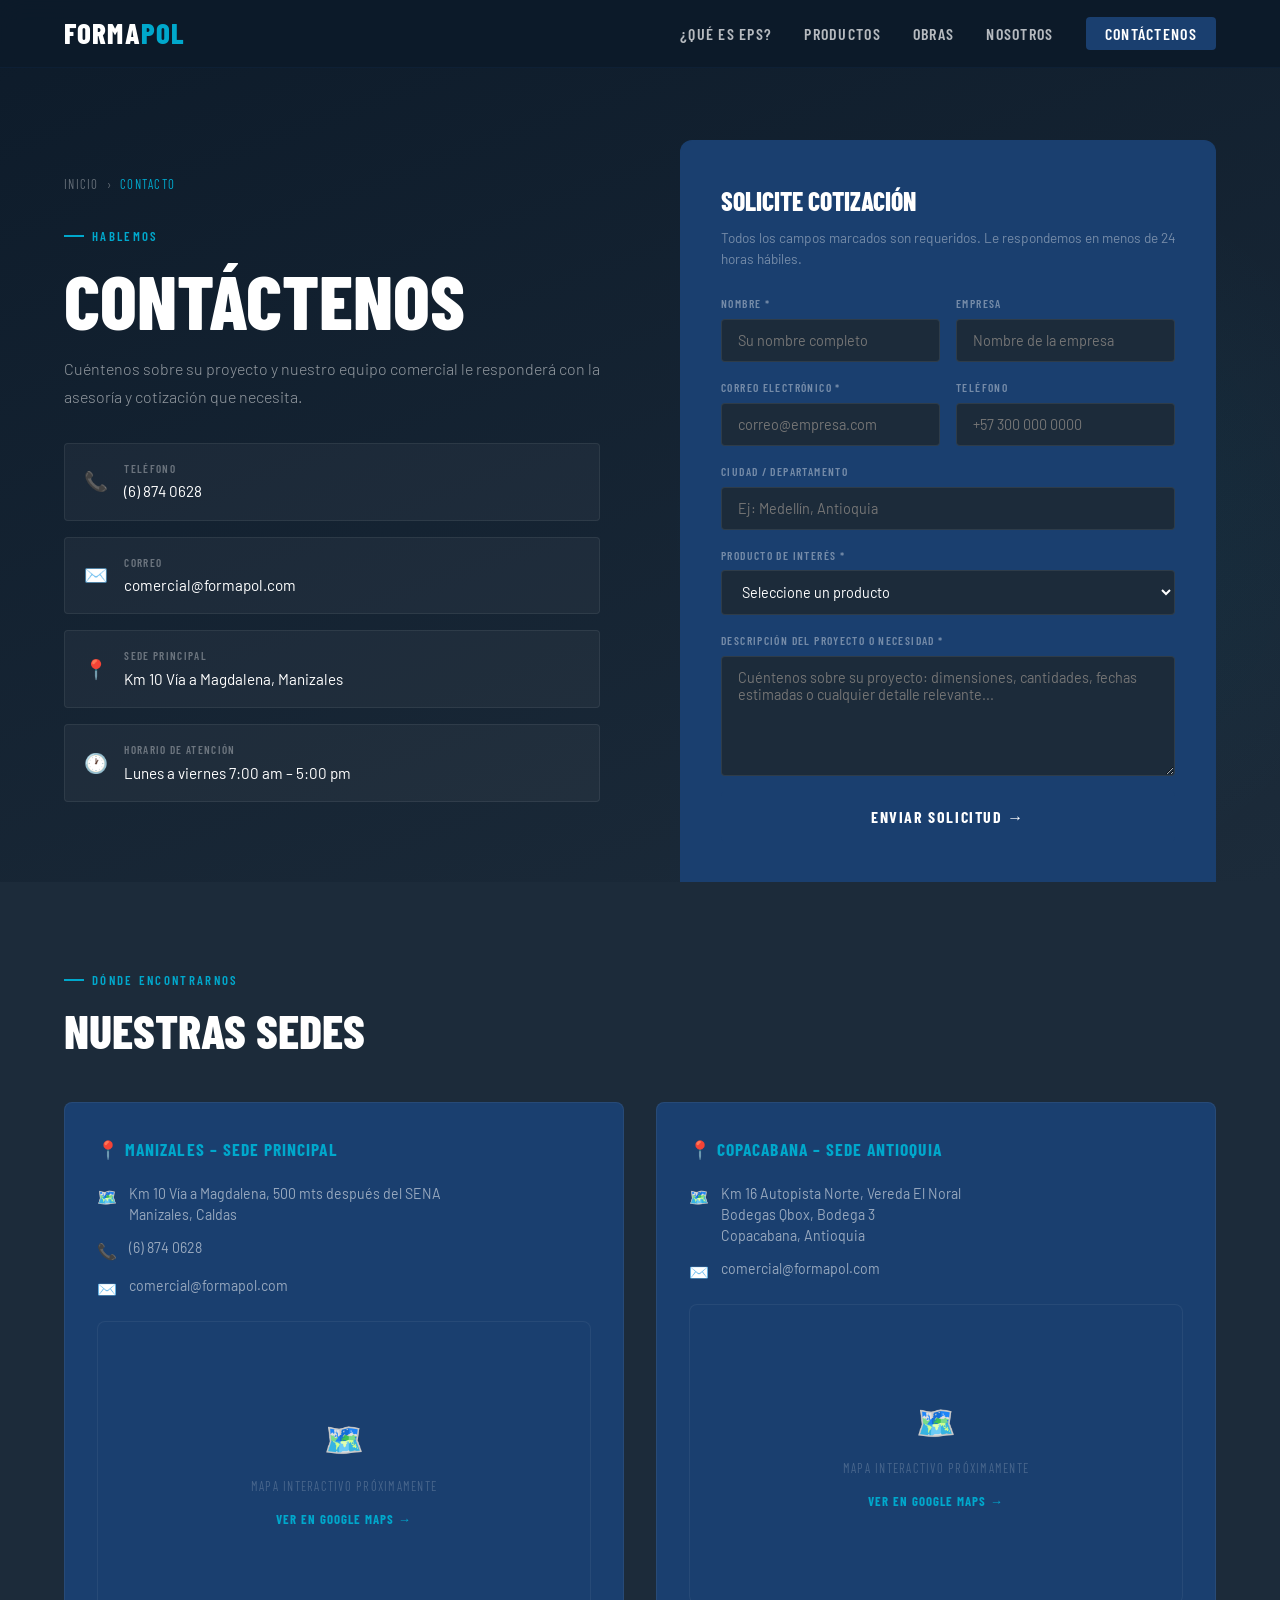
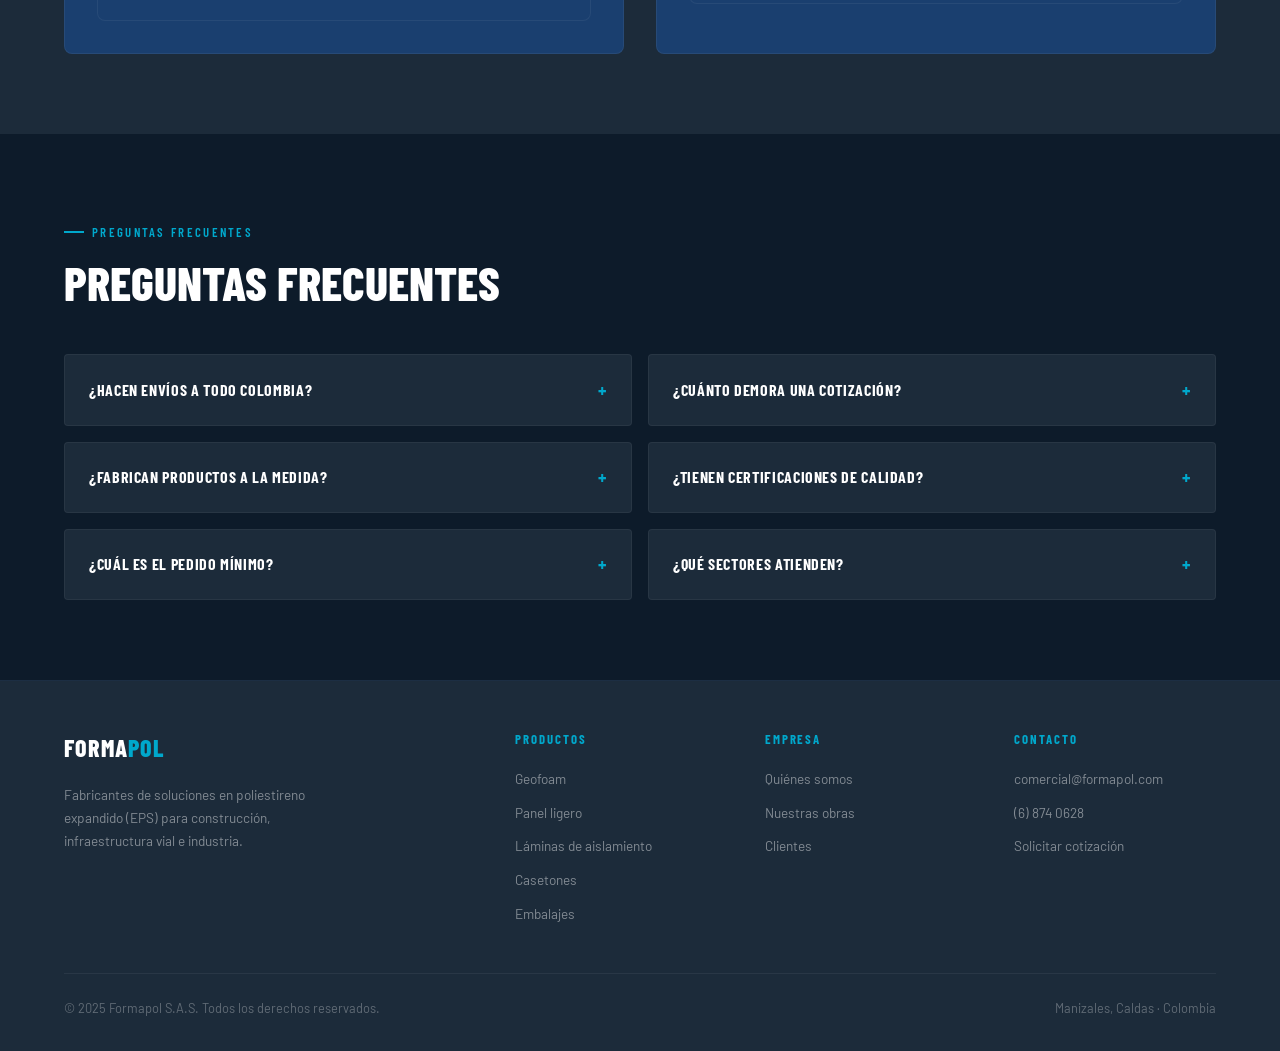
==== contacto.html @ dcab86bd "Initial commit" ====
<!DOCTYPE html>
<html lang="es">
<head>
  <meta charset="UTF-8" />
  <meta name="viewport" content="width=device-width, initial-scale=1.0" />
  <title>Contáctenos – Formapol S.A.S. | Manizales y Copacabana</title>
  <meta name="description" content="Contáctese con Formapol S.A.S. para cotizaciones de EPS, Geofoam, embalajes y sistemas constructivos. Sede Manizales: (6) 874 0628 · comercial@formapol.com" />
  <link rel="canonical" href="https://www.formapol.com/contacto.html" />
  <link rel="preconnect" href="https://fonts.googleapis.com" />
  <link rel="preconnect" href="https://fonts.gstatic.com" crossorigin />
  <link href="https://fonts.googleapis.com/css2?family=Barlow+Condensed:wght@400;600;700;800&family=Barlow:wght@300;400;500&display=swap" rel="stylesheet" />
  <style>
    *, *::before, *::after { box-sizing: border-box; margin: 0; padding: 0; }
    :root {
      --c-orange: #00A8CC; --c-orange-light: #33C4E8;
      --c-dark: #0D1B2A; --c-dark2: #1C2B3A; --c-dark3: #1A3F6F;
      --c-white: #FFFFFF;
      --font-head: 'Barlow Condensed', sans-serif; --font-body: 'Barlow', sans-serif;
      --radius: 4px; --transition: 0.25s ease;
      --c-blue: #1A3F6F; --c-blue-mid: #1E5294;
    }
    html { scroll-behavior: smooth; }
    body { font-family: var(--font-body); background: var(--c-dark); color: var(--c-white); font-size: 16px; line-height: 1.6; overflow-x: hidden; }

    nav { position: fixed; top: 0; left: 0; right: 0; z-index: 100; display: flex; align-items: center; justify-content: space-between; padding: 0 5vw; height: 68px; background: rgba(13,27,42,0.92); backdrop-filter: blur(12px); border-bottom: 1px solid rgba(26,63,111,0.16); }
    .nav-logo { font-family: var(--font-head); font-size: 1.8rem; font-weight: 800; letter-spacing: 0.04em; color: var(--c-white); text-decoration: none; }
    .nav-logo span { color: var(--c-orange); }
    .nav-links { display: flex; gap: 2rem; list-style: none; }
    .nav-links a { font-family: var(--font-head); font-size: 1rem; font-weight: 600; letter-spacing: 0.08em; text-transform: uppercase; color: rgba(255,255,255,0.7); text-decoration: none; transition: color var(--transition); position: relative; }
    .nav-links a::after { content: ''; position: absolute; bottom: -4px; left: 0; width: 0; height: 2px; background: var(--c-orange); transition: width var(--transition); }
    .nav-links a:hover { color: var(--c-white); }
    .nav-links a:hover::after { width: 100%; }
    .nav-links a.active { color: var(--c-orange); }
    .nav-cta { background: var(--c-blue); color: var(--c-white) !important; padding: 0.45rem 1.2rem; border-radius: var(--radius); }
    .nav-cta::after { display: none !important; }
    .hamburger { display: none; flex-direction: column; gap: 5px; cursor: pointer; background: none; border: none; padding: 4px; }
    .hamburger span { display: block; width: 24px; height: 2px; background: var(--c-white); }

    /* HERO */
    .contact-hero {
      padding: 140px 5vw 0;
      background: linear-gradient(160deg, #0D1B2A 0%, #1C2B3A 100%);
      position: relative; overflow: hidden;
      display: grid; grid-template-columns: 1fr 1fr; align-items: end; gap: 5rem;
    }
    .contact-hero::before { content: ''; position: absolute; inset: 0; background: radial-gradient(ellipse 40% 60% at 80% 60%, rgba(0,168,204,0.08) 0%, transparent 70%); }
    .breadcrumb { display: flex; align-items: center; gap: 0.5rem; font-size: 0.8rem; color: rgba(255,255,255,0.35); margin-bottom: 1.5rem; font-family: var(--font-head); letter-spacing: 0.1em; text-transform: uppercase; }
    .breadcrumb a { color: rgba(255,255,255,0.35); text-decoration: none; }
    .breadcrumb span { color: var(--c-orange); }
    .section-tag { display: inline-flex; align-items: center; gap: 0.5rem; font-family: var(--font-head); font-size: 0.8rem; font-weight: 600; letter-spacing: 0.18em; text-transform: uppercase; color: var(--c-orange); margin-bottom: 1rem; }
    .section-tag::before { content: ''; display: block; width: 20px; height: 2px; background: var(--c-orange); }
    .page-title { font-family: var(--font-head); font-size: clamp(3rem, 6vw, 5rem); font-weight: 800; text-transform: uppercase; line-height: 0.95; margin-bottom: 1.2rem; }
    .page-subtitle { font-size: 1rem; font-weight: 300; color: rgba(255,255,255,0.55); line-height: 1.75; margin-bottom: 2rem; }

    .hero-left { position: relative; z-index: 1; padding-bottom: 5rem; }
    .hero-right { position: relative; z-index: 1; }

    /* DATOS RÁPIDOS */
    .quick-contacts { display: flex; flex-direction: column; gap: 1rem; margin-top: 2rem; }
    .quick-item { display: flex; align-items: center; gap: 1rem; padding: 1rem 1.2rem; background: rgba(255,255,255,0.04); border: 1px solid rgba(255,255,255,0.07); border-radius: var(--radius); text-decoration: none; color: inherit; transition: border-color var(--transition), background var(--transition); }
    .quick-item:hover { border-color: var(--c-orange); background: rgba(0,168,204,0.08); }
    .quick-icon { font-size: 1.2rem; flex-shrink: 0; }
    .quick-label { font-family: var(--font-head); font-size: 0.7rem; font-weight: 600; letter-spacing: 0.12em; text-transform: uppercase; color: rgba(255,255,255,0.35); margin-bottom: 0.1rem; }
    .quick-value { font-size: 0.95rem; color: var(--c-white); font-weight: 400; }

    /* FORM CARD */
    .form-card {
      background: var(--c-dark3);
      border: 1px solid rgba(26,63,111,0.16);
      border-radius: 12px 12px 0 0;
      padding: 2.5rem;
    }
    .form-card h2 { font-family: var(--font-head); font-size: 1.6rem; font-weight: 800; text-transform: uppercase; margin-bottom: 0.3rem; }
    .form-card p { font-size: 0.85rem; color: rgba(255,255,255,0.4); margin-bottom: 1.5rem; }

    .form-grid { display: flex; flex-direction: column; gap: 1rem; }
    .form-row { display: grid; grid-template-columns: 1fr 1fr; gap: 1rem; }
    .form-group { display: flex; flex-direction: column; gap: 0.4rem; }
    .form-group label { font-family: var(--font-head); font-size: 0.72rem; font-weight: 600; letter-spacing: 0.12em; text-transform: uppercase; color: rgba(255,255,255,0.4); }
    .form-group input, .form-group textarea, .form-group select {
      background: var(--c-dark2); border: 1px solid rgba(255,255,255,0.08);
      border-radius: var(--radius); padding: 0.75rem 1rem;
      color: var(--c-white); font-family: var(--font-body); font-size: 0.9rem;
      transition: border-color var(--transition); width: 100%;
    }
    .form-group input:focus, .form-group textarea:focus, .form-group select:focus { outline: none; border-color: var(--c-orange); }
    .form-group textarea { resize: vertical; min-height: 120px; }
    .form-group select option { background: var(--c-dark2); }
    .btn-submit { background: var(--c-blue); color: var(--c-white); font-family: var(--font-head); font-size: 1rem; font-weight: 700; letter-spacing: 0.1em; text-transform: uppercase; border: none; padding: 0.9rem 2rem; border-radius: var(--radius); cursor: pointer; transition: background var(--transition), transform var(--transition); width: 100%; }
    .btn-submit:hover { background: var(--c-blue-mid); transform: translateY(-2px); }

    /* SUCCESS */
    .success-msg { display: none; background: rgba(29,158,117,0.15); border: 1px solid rgba(29,158,117,0.3); border-radius: var(--radius); padding: 1rem 1.2rem; font-size: 0.9rem; color: #5DCAA5; text-align: center; }
    .success-msg.show { display: block; }

    /* SEDES */
    .sedes-section { padding: 5rem 5vw; background: var(--c-dark2); }
    .sedes-grid { display: grid; grid-template-columns: 1fr 1fr; gap: 2rem; margin-top: 3rem; }
    .sede-card { background: var(--c-dark3); border-radius: 8px; padding: 2rem; border: 1px solid rgba(255,255,255,0.06); }
    .sede-card h3 { font-family: var(--font-head); font-size: 1.1rem; font-weight: 700; text-transform: uppercase; letter-spacing: 0.06em; color: var(--c-orange); margin-bottom: 1.2rem; }
    .sede-detail { display: flex; gap: 0.75rem; align-items: flex-start; margin-bottom: 0.75rem; }
    .sede-detail-icon { font-size: 1rem; margin-top: 1px; flex-shrink: 0; }
    .sede-detail-text { font-size: 0.88rem; color: rgba(255,255,255,0.55); line-height: 1.5; }
    .sede-detail-text a { color: rgba(255,255,255,0.55); text-decoration: none; transition: color var(--transition); }
    .sede-detail-text a:hover { color: var(--c-orange); }

    /* MAPA EMBED PLACEHOLDER */
    .map-placeholder { background: var(--c-dark3); border-radius: 8px; border: 1px solid rgba(255,255,255,0.06); overflow: hidden; height: 300px; display: flex; align-items: center; justify-content: center; flex-direction: column; gap: 0.75rem; margin-top: 1.2rem; }
    .map-placeholder span { font-size: 2rem; }
    .map-placeholder p { font-size: 0.78rem; color: rgba(255,255,255,0.2); font-family: var(--font-head); letter-spacing: 0.1em; text-transform: uppercase; }
    .map-link { display: inline-flex; align-items: center; gap: 0.4rem; font-family: var(--font-head); font-size: 0.8rem; font-weight: 700; letter-spacing: 0.08em; text-transform: uppercase; color: var(--c-orange); text-decoration: none; }

    /* FAQ */
    .faq-section { padding: 5rem 5vw; background: var(--c-dark); }
    .faq-grid { display: grid; grid-template-columns: 1fr 1fr; gap: 1rem; margin-top: 3rem; }
    .faq-item { background: var(--c-dark2); border-radius: var(--radius); border: 1px solid rgba(255,255,255,0.05); overflow: hidden; }
    .faq-question { font-family: var(--font-head); font-size: 1rem; font-weight: 700; text-transform: uppercase; letter-spacing: 0.04em; padding: 1.2rem 1.5rem; cursor: pointer; display: flex; justify-content: space-between; align-items: center; }
    .faq-question::after { content: '+'; color: var(--c-orange); font-size: 1.2rem; transition: transform var(--transition); }
    .faq-item.open .faq-question::after { transform: rotate(45deg); }
    .faq-answer { max-height: 0; overflow: hidden; transition: max-height 0.3s ease; }
    .faq-item.open .faq-answer { max-height: 200px; }
    .faq-answer p { padding: 0 1.5rem 1.2rem; font-size: 0.88rem; color: rgba(255,255,255,0.5); line-height: 1.65; }

    footer { background: var(--c-dark2); border-top: 1px solid rgba(26,63,111,0.16); padding: 3rem 5vw 2rem; }
    .footer-top { display: grid; grid-template-columns: 2fr 1fr 1fr 1fr; gap: 3rem; margin-bottom: 3rem; }
    .footer-brand .nav-logo { display: block; margin-bottom: 1rem; font-size: 1.5rem; }
    .footer-brand p { font-size: 0.85rem; color: rgba(255,255,255,0.45); line-height: 1.7; max-width: 260px; }
    .footer-col h5 { font-family: var(--font-head); font-size: 0.8rem; font-weight: 700; letter-spacing: 0.15em; text-transform: uppercase; color: var(--c-orange); margin-bottom: 1rem; }
    .footer-col ul { list-style: none; display: flex; flex-direction: column; gap: 0.5rem; }
    .footer-col ul a { font-size: 0.85rem; color: rgba(255,255,255,0.45); text-decoration: none; transition: color var(--transition); }
    .footer-col ul a:hover { color: var(--c-white); }
    .footer-bottom { border-top: 1px solid rgba(255,255,255,0.06); padding-top: 1.5rem; display: flex; justify-content: space-between; align-items: center; }
    .footer-bottom p { font-size: 0.8rem; color: rgba(255,255,255,0.3); }

    @media (max-width: 900px) {
      .nav-links { display: none; }
      .nav-links.open { display: flex; flex-direction: column; position: fixed; top: 68px; left: 0; right: 0; background: var(--c-dark2); padding: 2rem 5vw; gap: 1.5rem; border-bottom: 1px solid rgba(26,63,111,0.16); }
      .hamburger { display: flex; }
      .contact-hero { grid-template-columns: 1fr; padding-bottom: 0; }
      .hero-left { padding-bottom: 2rem; }
      .form-card { border-radius: var(--radius); }
      .form-row { grid-template-columns: 1fr; }
      .sedes-grid, .faq-grid { grid-template-columns: 1fr; }
      .footer-top { grid-template-columns: 1fr 1fr; gap: 2rem; }
      .footer-brand { grid-column: span 2; }
      .footer-bottom { flex-direction: column; gap: 0.5rem; text-align: center; }
    }
  </style>
</head>
<body>

<nav>
  <a href="index.html" class="nav-logo">FORMA<span>POL</span></a>
  <ul class="nav-links" id="navLinks">
    <li><a href="index.html#eps">¿Qué es EPS?</a></li>
    <li><a href="productos.html">Productos</a></li>
    <li><a href="obras.html">Obras</a></li>
    <li><a href="nosotros.html">Nosotros</a></li>
    <li><a href="contacto.html" class="nav-cta active">Contáctenos</a></li>
  </ul>
  <button class="hamburger" id="hamburger" aria-label="Menú"><span></span><span></span><span></span></button>
</nav>

<section class="contact-hero">
  <div class="hero-left">
    <div class="breadcrumb"><a href="index.html">Inicio</a> › <span>Contacto</span></div>
    <span class="section-tag">Hablemos</span>
    <h1 class="page-title">Contáctenos</h1>
    <p class="page-subtitle">Cuéntenos sobre su proyecto y nuestro equipo comercial le responderá con la asesoría y cotización que necesita.</p>

    <div class="quick-contacts">
      <a href="tel:+5768740628" class="quick-item">
        <span class="quick-icon">📞</span>
        <div><div class="quick-label">Teléfono</div><div class="quick-value">(6) 874 0628</div></div>
      </a>
      <a href="mailto:comercial@formapol.com" class="quick-item">
        <span class="quick-icon">✉️</span>
        <div><div class="quick-label">Correo</div><div class="quick-value">comercial@formapol.com</div></div>
      </a>
      <div class="quick-item">
        <span class="quick-icon">📍</span>
        <div><div class="quick-label">Sede principal</div><div class="quick-value">Km 10 Vía a Magdalena, Manizales</div></div>
      </div>
      <div class="quick-item">
        <span class="quick-icon">🕐</span>
        <div><div class="quick-label">Horario de atención</div><div class="quick-value">Lunes a viernes 7:00 am – 5:00 pm</div></div>
      </div>
    </div>
  </div>

  <div class="hero-right">
    <div class="form-card">
      <h2>Solicite cotización</h2>
      <p>Todos los campos marcados son requeridos. Le respondemos en menos de 24 horas hábiles.</p>
      <form class="form-grid" id="contactForm" onsubmit="handleSubmit(event)" novalidate>
        <div class="form-row">
          <div class="form-group">
            <label for="nombre">Nombre *</label>
            <input type="text" id="nombre" name="nombre" placeholder="Su nombre completo" required />
          </div>
          <div class="form-group">
            <label for="empresa">Empresa</label>
            <input type="text" id="empresa" name="empresa" placeholder="Nombre de la empresa" />
          </div>
        </div>
        <div class="form-row">
          <div class="form-group">
            <label for="email">Correo electrónico *</label>
            <input type="email" id="email" name="email" placeholder="correo@empresa.com" required />
          </div>
          <div class="form-group">
            <label for="telefono">Teléfono</label>
            <input type="tel" id="telefono" name="telefono" placeholder="+57 300 000 0000" />
          </div>
        </div>
        <div class="form-group">
          <label for="ciudad">Ciudad / Departamento</label>
          <input type="text" id="ciudad" name="ciudad" placeholder="Ej: Medellín, Antioquia" />
        </div>
        <div class="form-group">
          <label for="producto">Producto de interés *</label>
          <select id="producto" name="producto" required>
            <option value="">Seleccione un producto</option>
            <option value="Geofoam">Geofoam</option>
            <option value="Panel ligero para muro">Panel ligero para muro</option>
            <option value="Láminas de aislamiento térmico">Láminas de aislamiento térmico</option>
            <option value="Casetones para losas">Casetones para losas</option>
            <option value="Embalajes industriales">Embalajes industriales</option>
            <option value="Productos especiales">Productos especiales</option>
            <option value="Otro">Otro / No sé todavía</option>
          </select>
        </div>
        <div class="form-group">
          <label for="mensaje">Descripción del proyecto o necesidad *</label>
          <textarea id="mensaje" name="mensaje" placeholder="Cuéntenos sobre su proyecto: dimensiones, cantidades, fechas estimadas o cualquier detalle relevante..." required></textarea>
        </div>
        <button type="submit" class="btn-submit" id="submitBtn">Enviar solicitud →</button>
        <div class="success-msg" id="successMsg">
          ✓ Su mensaje fue enviado. Le contactaremos en menos de 24 horas hábiles.
        </div>
      </form>
    </div>
  </div>
</section>

<!-- SEDES -->
<section class="sedes-section" id="sedes">
  <span class="section-tag">Dónde encontrarnos</span>
  <h2 style="font-family:var(--font-head);font-size:clamp(2rem,4vw,3rem);font-weight:800;text-transform:uppercase;line-height:1;margin-bottom:0.5rem;">Nuestras Sedes</h2>
  <div class="sedes-grid">
    <div class="sede-card">
      <h3>📍 Manizales – Sede Principal</h3>
      <div class="sede-detail">
        <span class="sede-detail-icon">🗺️</span>
        <div class="sede-detail-text">Km 10 Vía a Magdalena, 500 mts después del SENA<br>Manizales, Caldas</div>
      </div>
      <div class="sede-detail">
        <span class="sede-detail-icon">📞</span>
        <div class="sede-detail-text"><a href="tel:+5768740628">(6) 874 0628</a></div>
      </div>
      <div class="sede-detail">
        <span class="sede-detail-icon">✉️</span>
        <div class="sede-detail-text"><a href="mailto:comercial@formapol.com">comercial@formapol.com</a></div>
      </div>
      <div class="map-placeholder">
        <span>🗺️</span>
        <p>Mapa interactivo próximamente</p>
        <a href="https://maps.google.com/?q=Km+10+Via+Magdalena+Manizales" target="_blank" rel="noopener" class="map-link">Ver en Google Maps →</a>
      </div>
    </div>
    <div class="sede-card">
      <h3>📍 Copacabana – Sede Antioquia</h3>
      <div class="sede-detail">
        <span class="sede-detail-icon">🗺️</span>
        <div class="sede-detail-text">Km 16 Autopista Norte, Vereda El Noral<br>Bodegas Qbox, Bodega 3<br>Copacabana, Antioquia</div>
      </div>
      <div class="sede-detail">
        <span class="sede-detail-icon">✉️</span>
        <div class="sede-detail-text"><a href="mailto:comercial@formapol.com">comercial@formapol.com</a></div>
      </div>
      <div class="map-placeholder">
        <span>🗺️</span>
        <p>Mapa interactivo próximamente</p>
        <a href="https://maps.google.com/?q=Km+16+Autopista+Norte+Copacabana+Antioquia" target="_blank" rel="noopener" class="map-link">Ver en Google Maps →</a>
      </div>
    </div>
  </div>
</section>

<!-- FAQ -->
<section class="faq-section">
  <span class="section-tag">Preguntas frecuentes</span>
  <h2 style="font-family:var(--font-head);font-size:clamp(2rem,4vw,3rem);font-weight:800;text-transform:uppercase;line-height:1;margin-bottom:0.5rem;">Preguntas Frecuentes</h2>
  <div class="faq-grid">
    <div class="faq-item">
      <div class="faq-question">¿Hacen envíos a todo Colombia?</div>
      <div class="faq-answer"><p>Sí, despachamos a todo el territorio nacional. Contamos con clientes activos en ciudades como Cartagena, Medellín, Bogotá, Yopal y más. El flete varía según el volumen y destino del pedido.</p></div>
    </div>
    <div class="faq-item">
      <div class="faq-question">¿Cuánto demora una cotización?</div>
      <div class="faq-answer"><p>Nuestro equipo comercial responde en menos de 24 horas hábiles. Para productos estándar la respuesta puede ser más inmediata; para productos especiales o Geofoam puede requerir análisis técnico adicional.</p></div>
    </div>
    <div class="faq-item">
      <div class="faq-question">¿Fabrican productos a la medida?</div>
      <div class="faq-answer"><p>Sí. Tenemos una línea completa de productos especiales donde diseñamos y fabricamos piezas adaptadas a las dimensiones y requerimientos de cada cliente. Cuéntenos su necesidad y le asesoramos.</p></div>
    </div>
    <div class="faq-item">
      <div class="faq-question">¿Tienen certificaciones de calidad?</div>
      <div class="faq-answer"><p>Nuestros productos cumplen con normas ASTM internacionales. El Geofoam está certificado bajo ASTM D6817. Adicionalmente, el EPS que usamos no contiene CFC y es biológicamente inocuo.</p></div>
    </div>
    <div class="faq-item">
      <div class="faq-question">¿Cuál es el pedido mínimo?</div>
      <div class="faq-answer"><p>Depende de la línea de producto. Para embalajes industriales trabajamos con volúmenes de producción en serie. Para Geofoam y sistemas constructivos el pedido mínimo se define según el proyecto. Consúltenos.</p></div>
    </div>
    <div class="faq-item">
      <div class="faq-question">¿Qué sectores atienden?</div>
      <div class="faq-answer"><p>Atendemos los sectores de construcción (vivienda y edificaciones), infraestructura vial (Geofoam), industria y electrodomésticos (embalajes), y turismo/hotelería (aislamiento y paneles).</p></div>
    </div>
  </div>
</section>

<footer>
  <div class="footer-top">
    <div class="footer-brand">
      <a href="index.html" class="nav-logo">FORMA<span>POL</span></a>
      <p>Fabricantes de soluciones en poliestireno expandido (EPS) para construcción, infraestructura vial e industria.</p>
    </div>
    <div class="footer-col"><h5>Productos</h5><ul>
      <li><a href="productos.html#geofoam">Geofoam</a></li>
      <li><a href="productos.html#panel-muro">Panel ligero</a></li>
      <li><a href="productos.html#laminas">Láminas de aislamiento</a></li>
      <li><a href="productos.html#casetones">Casetones</a></li>
      <li><a href="productos.html#embalajes">Embalajes</a></li>
    </ul></div>
    <div class="footer-col"><h5>Empresa</h5><ul>
      <li><a href="nosotros.html">Quiénes somos</a></li>
      <li><a href="obras.html">Nuestras obras</a></li>
      <li><a href="index.html#clientes">Clientes</a></li>
    </ul></div>
    <div class="footer-col"><h5>Contacto</h5><ul>
      <li><a href="mailto:comercial@formapol.com">comercial@formapol.com</a></li>
      <li><a href="tel:+5768740628">(6) 874 0628</a></li>
      <li><a href="contacto.html">Solicitar cotización</a></li>
    </ul></div>
  </div>
  <div class="footer-bottom">
    <p>© 2025 Formapol S.A.S. Todos los derechos reservados.</p>
    <p>Manizales, Caldas · Colombia</p>
  </div>
</footer>

<script>
  const hamburger = document.getElementById('hamburger');
  const navLinks = document.getElementById('navLinks');
  hamburger.addEventListener('click', () => navLinks.classList.toggle('open'));
  navLinks.querySelectorAll('a').forEach(a => a.addEventListener('click', () => navLinks.classList.remove('open')));

  // FAQ accordion
  document.querySelectorAll('.faq-question').forEach(q => {
    q.addEventListener('click', () => {
      const item = q.parentElement;
      const isOpen = item.classList.contains('open');
      document.querySelectorAll('.faq-item').forEach(i => i.classList.remove('open'));
      if (!isOpen) item.classList.add('open');
    });
  });

  // Pre-select producto from URL
  const params = new URLSearchParams(window.location.search);
  const producto = params.get('producto');
  if (producto) {
    const sel = document.getElementById('producto');
    for (let opt of sel.options) {
      if (opt.value.toLowerCase().includes(producto.toLowerCase())) {
        opt.selected = true; break;
      }
    }
  }

  // Form submit
  function handleSubmit(e) {
    e.preventDefault();
    const btn = document.getElementById('submitBtn');
    const msg = document.getElementById('successMsg');
    btn.textContent = 'Enviando...';
    btn.disabled = true;
    setTimeout(() => {
      btn.style.display = 'none';
      msg.classList.add('show');
      e.target.reset();
    }, 1200);
  }
</script>
</body>
</html>
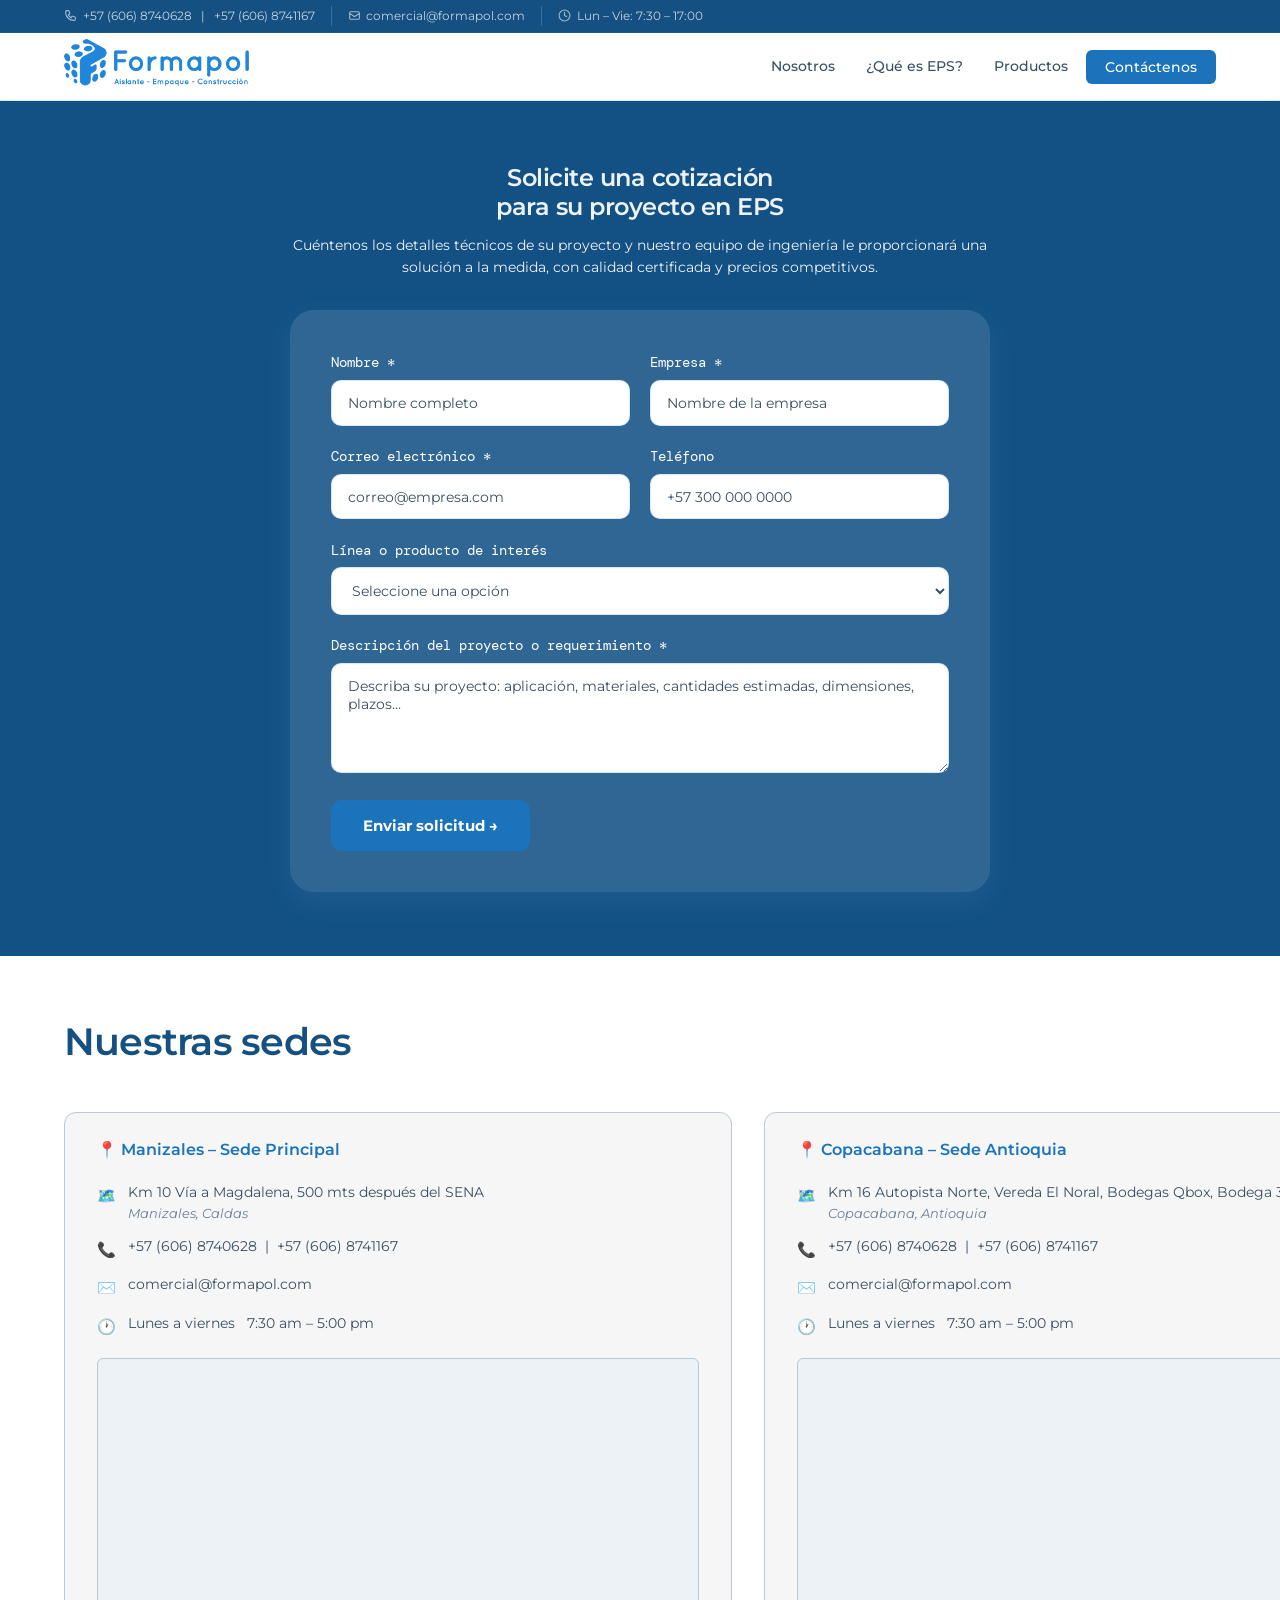
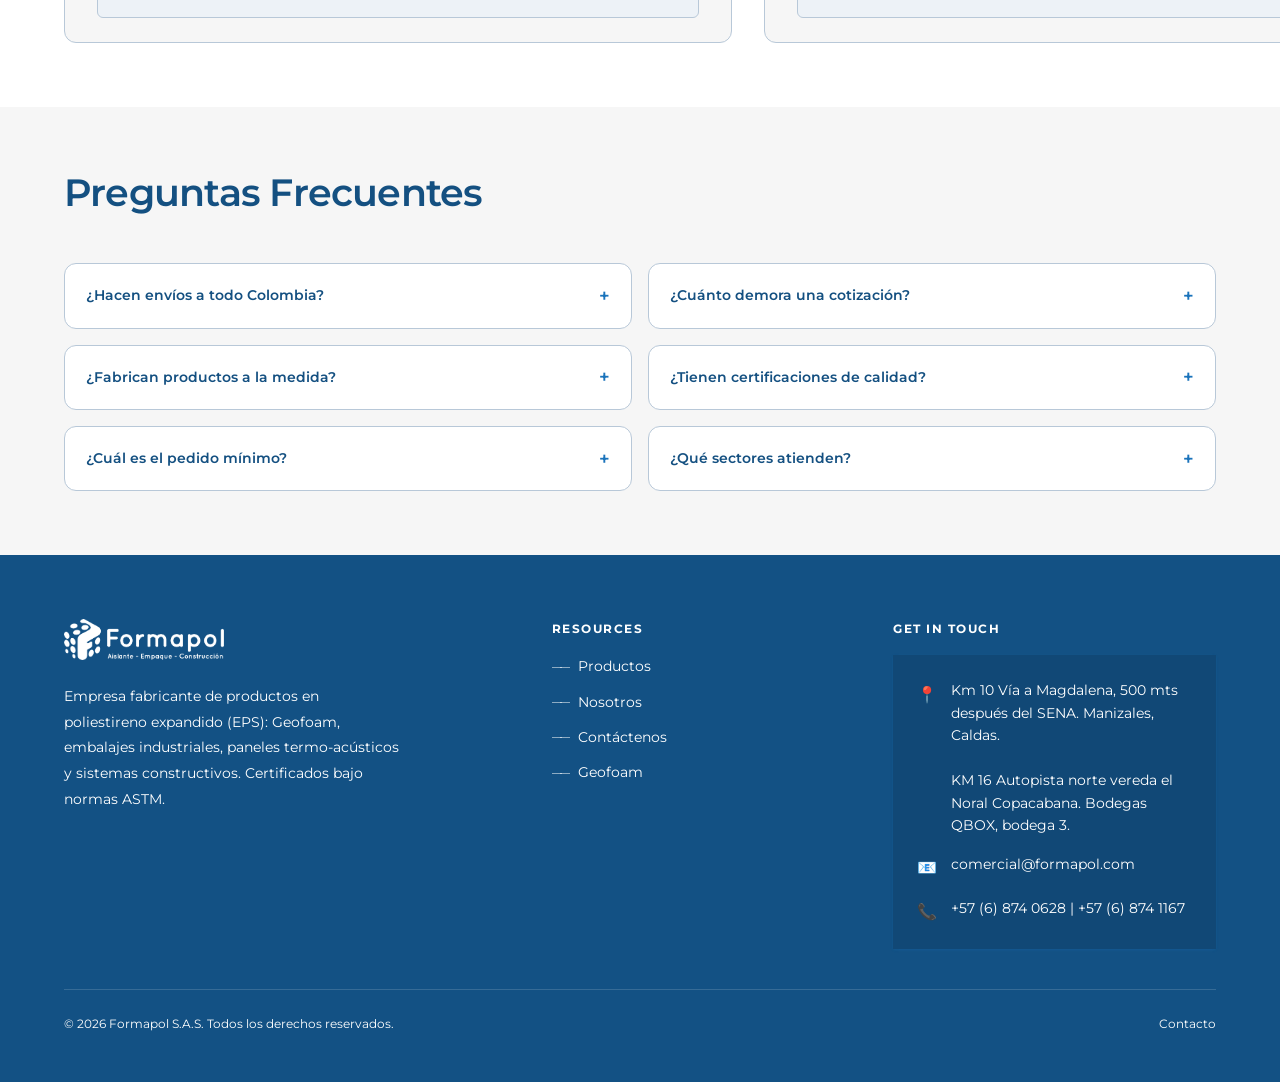
==== commit 78e53147: "Pagina nueva" ====
--- a/contacto.html
+++ b/contacto.html
@@ -1,6 +1,9 @@
 <!DOCTYPE html>
 <html lang="es">
 <head>
+  <link rel="icon" type="image/png" sizes="32x32" href="images/favicon.ico">
+  <link rel="shortcut icon" href="images/favicon.ico" type="image/x-icon">
+  <link rel="apple-touch-icon" sizes="180x180" href="images/favicon.ico">
   <meta charset="UTF-8" />
   <meta name="viewport" content="width=device-width, initial-scale=1.0" />
   <title>Contáctenos – Formapol S.A.S. | Manizales y Copacabana</title>
@@ -8,355 +11,163 @@
   <link rel="canonical" href="https://www.formapol.com/contacto.html" />
   <link rel="preconnect" href="https://fonts.googleapis.com" />
   <link rel="preconnect" href="https://fonts.gstatic.com" crossorigin />
-  <link href="https://fonts.googleapis.com/css2?family=Barlow+Condensed:wght@400;600;700;800&family=Barlow:wght@300;400;500&display=swap" rel="stylesheet" />
-  <style>
-    *, *::before, *::after { box-sizing: border-box; margin: 0; padding: 0; }
-    :root {
-      --c-orange: #00A8CC; --c-orange-light: #33C4E8;
-      --c-dark: #0D1B2A; --c-dark2: #1C2B3A; --c-dark3: #1A3F6F;
-      --c-white: #FFFFFF;
-      --font-head: 'Barlow Condensed', sans-serif; --font-body: 'Barlow', sans-serif;
-      --radius: 4px; --transition: 0.25s ease;
-      --c-blue: #1A3F6F; --c-blue-mid: #1E5294;
-    }
-    html { scroll-behavior: smooth; }
-    body { font-family: var(--font-body); background: var(--c-dark); color: var(--c-white); font-size: 16px; line-height: 1.6; overflow-x: hidden; }
-
-    nav { position: fixed; top: 0; left: 0; right: 0; z-index: 100; display: flex; align-items: center; justify-content: space-between; padding: 0 5vw; height: 68px; background: rgba(13,27,42,0.92); backdrop-filter: blur(12px); border-bottom: 1px solid rgba(26,63,111,0.16); }
-    .nav-logo { font-family: var(--font-head); font-size: 1.8rem; font-weight: 800; letter-spacing: 0.04em; color: var(--c-white); text-decoration: none; }
-    .nav-logo span { color: var(--c-orange); }
-    .nav-links { display: flex; gap: 2rem; list-style: none; }
-    .nav-links a { font-family: var(--font-head); font-size: 1rem; font-weight: 600; letter-spacing: 0.08em; text-transform: uppercase; color: rgba(255,255,255,0.7); text-decoration: none; transition: color var(--transition); position: relative; }
-    .nav-links a::after { content: ''; position: absolute; bottom: -4px; left: 0; width: 0; height: 2px; background: var(--c-orange); transition: width var(--transition); }
-    .nav-links a:hover { color: var(--c-white); }
-    .nav-links a:hover::after { width: 100%; }
-    .nav-links a.active { color: var(--c-orange); }
-    .nav-cta { background: var(--c-blue); color: var(--c-white) !important; padding: 0.45rem 1.2rem; border-radius: var(--radius); }
-    .nav-cta::after { display: none !important; }
-    .hamburger { display: none; flex-direction: column; gap: 5px; cursor: pointer; background: none; border: none; padding: 4px; }
-    .hamburger span { display: block; width: 24px; height: 2px; background: var(--c-white); }
-
-    /* HERO */
-    .contact-hero {
-      padding: 140px 5vw 0;
-      background: linear-gradient(160deg, #0D1B2A 0%, #1C2B3A 100%);
-      position: relative; overflow: hidden;
-      display: grid; grid-template-columns: 1fr 1fr; align-items: end; gap: 5rem;
-    }
-    .contact-hero::before { content: ''; position: absolute; inset: 0; background: radial-gradient(ellipse 40% 60% at 80% 60%, rgba(0,168,204,0.08) 0%, transparent 70%); }
-    .breadcrumb { display: flex; align-items: center; gap: 0.5rem; font-size: 0.8rem; color: rgba(255,255,255,0.35); margin-bottom: 1.5rem; font-family: var(--font-head); letter-spacing: 0.1em; text-transform: uppercase; }
-    .breadcrumb a { color: rgba(255,255,255,0.35); text-decoration: none; }
-    .breadcrumb span { color: var(--c-orange); }
-    .section-tag { display: inline-flex; align-items: center; gap: 0.5rem; font-family: var(--font-head); font-size: 0.8rem; font-weight: 600; letter-spacing: 0.18em; text-transform: uppercase; color: var(--c-orange); margin-bottom: 1rem; }
-    .section-tag::before { content: ''; display: block; width: 20px; height: 2px; background: var(--c-orange); }
-    .page-title { font-family: var(--font-head); font-size: clamp(3rem, 6vw, 5rem); font-weight: 800; text-transform: uppercase; line-height: 0.95; margin-bottom: 1.2rem; }
-    .page-subtitle { font-size: 1rem; font-weight: 300; color: rgba(255,255,255,0.55); line-height: 1.75; margin-bottom: 2rem; }
-
-    .hero-left { position: relative; z-index: 1; padding-bottom: 5rem; }
-    .hero-right { position: relative; z-index: 1; }
-
-    /* DATOS RÁPIDOS */
-    .quick-contacts { display: flex; flex-direction: column; gap: 1rem; margin-top: 2rem; }
-    .quick-item { display: flex; align-items: center; gap: 1rem; padding: 1rem 1.2rem; background: rgba(255,255,255,0.04); border: 1px solid rgba(255,255,255,0.07); border-radius: var(--radius); text-decoration: none; color: inherit; transition: border-color var(--transition), background var(--transition); }
-    .quick-item:hover { border-color: var(--c-orange); background: rgba(0,168,204,0.08); }
-    .quick-icon { font-size: 1.2rem; flex-shrink: 0; }
-    .quick-label { font-family: var(--font-head); font-size: 0.7rem; font-weight: 600; letter-spacing: 0.12em; text-transform: uppercase; color: rgba(255,255,255,0.35); margin-bottom: 0.1rem; }
-    .quick-value { font-size: 0.95rem; color: var(--c-white); font-weight: 400; }
-
-    /* FORM CARD */
-    .form-card {
-      background: var(--c-dark3);
-      border: 1px solid rgba(26,63,111,0.16);
-      border-radius: 12px 12px 0 0;
-      padding: 2.5rem;
-    }
-    .form-card h2 { font-family: var(--font-head); font-size: 1.6rem; font-weight: 800; text-transform: uppercase; margin-bottom: 0.3rem; }
-    .form-card p { font-size: 0.85rem; color: rgba(255,255,255,0.4); margin-bottom: 1.5rem; }
-
-    .form-grid { display: flex; flex-direction: column; gap: 1rem; }
-    .form-row { display: grid; grid-template-columns: 1fr 1fr; gap: 1rem; }
-    .form-group { display: flex; flex-direction: column; gap: 0.4rem; }
-    .form-group label { font-family: var(--font-head); font-size: 0.72rem; font-weight: 600; letter-spacing: 0.12em; text-transform: uppercase; color: rgba(255,255,255,0.4); }
-    .form-group input, .form-group textarea, .form-group select {
-      background: var(--c-dark2); border: 1px solid rgba(255,255,255,0.08);
-      border-radius: var(--radius); padding: 0.75rem 1rem;
-      color: var(--c-white); font-family: var(--font-body); font-size: 0.9rem;
-      transition: border-color var(--transition); width: 100%;
-    }
-    .form-group input:focus, .form-group textarea:focus, .form-group select:focus { outline: none; border-color: var(--c-orange); }
-    .form-group textarea { resize: vertical; min-height: 120px; }
-    .form-group select option { background: var(--c-dark2); }
-    .btn-submit { background: var(--c-blue); color: var(--c-white); font-family: var(--font-head); font-size: 1rem; font-weight: 700; letter-spacing: 0.1em; text-transform: uppercase; border: none; padding: 0.9rem 2rem; border-radius: var(--radius); cursor: pointer; transition: background var(--transition), transform var(--transition); width: 100%; }
-    .btn-submit:hover { background: var(--c-blue-mid); transform: translateY(-2px); }
-
-    /* SUCCESS */
-    .success-msg { display: none; background: rgba(29,158,117,0.15); border: 1px solid rgba(29,158,117,0.3); border-radius: var(--radius); padding: 1rem 1.2rem; font-size: 0.9rem; color: #5DCAA5; text-align: center; }
-    .success-msg.show { display: block; }
-
-    /* SEDES */
-    .sedes-section { padding: 5rem 5vw; background: var(--c-dark2); }
-    .sedes-grid { display: grid; grid-template-columns: 1fr 1fr; gap: 2rem; margin-top: 3rem; }
-    .sede-card { background: var(--c-dark3); border-radius: 8px; padding: 2rem; border: 1px solid rgba(255,255,255,0.06); }
-    .sede-card h3 { font-family: var(--font-head); font-size: 1.1rem; font-weight: 700; text-transform: uppercase; letter-spacing: 0.06em; color: var(--c-orange); margin-bottom: 1.2rem; }
-    .sede-detail { display: flex; gap: 0.75rem; align-items: flex-start; margin-bottom: 0.75rem; }
-    .sede-detail-icon { font-size: 1rem; margin-top: 1px; flex-shrink: 0; }
-    .sede-detail-text { font-size: 0.88rem; color: rgba(255,255,255,0.55); line-height: 1.5; }
-    .sede-detail-text a { color: rgba(255,255,255,0.55); text-decoration: none; transition: color var(--transition); }
-    .sede-detail-text a:hover { color: var(--c-orange); }
-
-    /* MAPA EMBED PLACEHOLDER */
-    .map-placeholder { background: var(--c-dark3); border-radius: 8px; border: 1px solid rgba(255,255,255,0.06); overflow: hidden; height: 300px; display: flex; align-items: center; justify-content: center; flex-direction: column; gap: 0.75rem; margin-top: 1.2rem; }
-    .map-placeholder span { font-size: 2rem; }
-    .map-placeholder p { font-size: 0.78rem; color: rgba(255,255,255,0.2); font-family: var(--font-head); letter-spacing: 0.1em; text-transform: uppercase; }
-    .map-link { display: inline-flex; align-items: center; gap: 0.4rem; font-family: var(--font-head); font-size: 0.8rem; font-weight: 700; letter-spacing: 0.08em; text-transform: uppercase; color: var(--c-orange); text-decoration: none; }
-
-    /* FAQ */
-    .faq-section { padding: 5rem 5vw; background: var(--c-dark); }
-    .faq-grid { display: grid; grid-template-columns: 1fr 1fr; gap: 1rem; margin-top: 3rem; }
-    .faq-item { background: var(--c-dark2); border-radius: var(--radius); border: 1px solid rgba(255,255,255,0.05); overflow: hidden; }
-    .faq-question { font-family: var(--font-head); font-size: 1rem; font-weight: 700; text-transform: uppercase; letter-spacing: 0.04em; padding: 1.2rem 1.5rem; cursor: pointer; display: flex; justify-content: space-between; align-items: center; }
-    .faq-question::after { content: '+'; color: var(--c-orange); font-size: 1.2rem; transition: transform var(--transition); }
-    .faq-item.open .faq-question::after { transform: rotate(45deg); }
-    .faq-answer { max-height: 0; overflow: hidden; transition: max-height 0.3s ease; }
-    .faq-item.open .faq-answer { max-height: 200px; }
-    .faq-answer p { padding: 0 1.5rem 1.2rem; font-size: 0.88rem; color: rgba(255,255,255,0.5); line-height: 1.65; }
-
-    footer { background: var(--c-dark2); border-top: 1px solid rgba(26,63,111,0.16); padding: 3rem 5vw 2rem; }
-    .footer-top { display: grid; grid-template-columns: 2fr 1fr 1fr 1fr; gap: 3rem; margin-bottom: 3rem; }
-    .footer-brand .nav-logo { display: block; margin-bottom: 1rem; font-size: 1.5rem; }
-    .footer-brand p { font-size: 0.85rem; color: rgba(255,255,255,0.45); line-height: 1.7; max-width: 260px; }
-    .footer-col h5 { font-family: var(--font-head); font-size: 0.8rem; font-weight: 700; letter-spacing: 0.15em; text-transform: uppercase; color: var(--c-orange); margin-bottom: 1rem; }
-    .footer-col ul { list-style: none; display: flex; flex-direction: column; gap: 0.5rem; }
-    .footer-col ul a { font-size: 0.85rem; color: rgba(255,255,255,0.45); text-decoration: none; transition: color var(--transition); }
-    .footer-col ul a:hover { color: var(--c-white); }
-    .footer-bottom { border-top: 1px solid rgba(255,255,255,0.06); padding-top: 1.5rem; display: flex; justify-content: space-between; align-items: center; }
-    .footer-bottom p { font-size: 0.8rem; color: rgba(255,255,255,0.3); }
-
-    @media (max-width: 900px) {
-      .nav-links { display: none; }
-      .nav-links.open { display: flex; flex-direction: column; position: fixed; top: 68px; left: 0; right: 0; background: var(--c-dark2); padding: 2rem 5vw; gap: 1.5rem; border-bottom: 1px solid rgba(26,63,111,0.16); }
-      .hamburger { display: flex; }
-      .contact-hero { grid-template-columns: 1fr; padding-bottom: 0; }
-      .hero-left { padding-bottom: 2rem; }
-      .form-card { border-radius: var(--radius); }
-      .form-row { grid-template-columns: 1fr; }
-      .sedes-grid, .faq-grid { grid-template-columns: 1fr; }
-      .footer-top { grid-template-columns: 1fr 1fr; gap: 2rem; }
-      .footer-brand { grid-column: span 2; }
-      .footer-bottom { flex-direction: column; gap: 0.5rem; text-align: center; }
-    }
-  </style>
+  <link href="https://fonts.googleapis.com/css2?family=Montserrat:wght@300;400;500;600&family=DM+Mono:wght@400;500&display=swap" rel="stylesheet" />
+  <link rel="stylesheet" href="shared.css" />
+  <link rel="stylesheet" href="css/contacto.css" />
+  <script src="components.js"></script>
 </head>
 <body>
 
-<nav>
-  <a href="index.html" class="nav-logo">FORMA<span>POL</span></a>
-  <ul class="nav-links" id="navLinks">
-    <li><a href="index.html#eps">¿Qué es EPS?</a></li>
-    <li><a href="productos.html">Productos</a></li>
-    <li><a href="obras.html">Obras</a></li>
-    <li><a href="nosotros.html">Nosotros</a></li>
-    <li><a href="contacto.html" class="nav-cta active">Contáctenos</a></li>
-  </ul>
-  <button class="hamburger" id="hamburger" aria-label="Menú"><span></span><span></span><span></span></button>
-</nav>
-
-<section class="contact-hero">
-  <div class="hero-left">
-    <div class="breadcrumb"><a href="index.html">Inicio</a> › <span>Contacto</span></div>
-    <span class="section-tag">Hablemos</span>
-    <h1 class="page-title">Contáctenos</h1>
-    <p class="page-subtitle">Cuéntenos sobre su proyecto y nuestro equipo comercial le responderá con la asesoría y cotización que necesita.</p>
-
-    <div class="quick-contacts">
-      <a href="tel:+5768740628" class="quick-item">
-        <span class="quick-icon">📞</span>
-        <div><div class="quick-label">Teléfono</div><div class="quick-value">(6) 874 0628</div></div>
-      </a>
-      <a href="mailto:comercial@formapol.com" class="quick-item">
-        <span class="quick-icon">✉️</span>
-        <div><div class="quick-label">Correo</div><div class="quick-value">comercial@formapol.com</div></div>
-      </a>
-      <div class="quick-item">
-        <span class="quick-icon">📍</span>
-        <div><div class="quick-label">Sede principal</div><div class="quick-value">Km 10 Vía a Magdalena, Manizales</div></div>
-      </div>
-      <div class="quick-item">
-        <span class="quick-icon">🕐</span>
-        <div><div class="quick-label">Horario de atención</div><div class="quick-value">Lunes a viernes 7:00 am – 5:00 pm</div></div>
-      </div>
-    </div>
-  </div>
-
-  <div class="hero-right">
-    <div class="form-card">
-      <h2>Solicite cotización</h2>
-      <p>Todos los campos marcados son requeridos. Le respondemos en menos de 24 horas hábiles.</p>
-      <form class="form-grid" id="contactForm" onsubmit="handleSubmit(event)" novalidate>
-        <div class="form-row">
-          <div class="form-group">
-            <label for="nombre">Nombre *</label>
-            <input type="text" id="nombre" name="nombre" placeholder="Su nombre completo" required />
-          </div>
-          <div class="form-group">
-            <label for="empresa">Empresa</label>
-            <input type="text" id="empresa" name="empresa" placeholder="Nombre de la empresa" />
-          </div>
-        </div>
-        <div class="form-row">
-          <div class="form-group">
-            <label for="email">Correo electrónico *</label>
-            <input type="email" id="email" name="email" placeholder="correo@empresa.com" required />
-          </div>
-          <div class="form-group">
-            <label for="telefono">Teléfono</label>
-            <input type="tel" id="telefono" name="telefono" placeholder="+57 300 000 0000" />
-          </div>
-        </div>
-        <div class="form-group">
-          <label for="ciudad">Ciudad / Departamento</label>
-          <input type="text" id="ciudad" name="ciudad" placeholder="Ej: Medellín, Antioquia" />
-        </div>
-        <div class="form-group">
-          <label for="producto">Producto de interés *</label>
-          <select id="producto" name="producto" required>
-            <option value="">Seleccione un producto</option>
-            <option value="Geofoam">Geofoam</option>
-            <option value="Panel ligero para muro">Panel ligero para muro</option>
-            <option value="Láminas de aislamiento térmico">Láminas de aislamiento térmico</option>
-            <option value="Casetones para losas">Casetones para losas</option>
-            <option value="Embalajes industriales">Embalajes industriales</option>
-            <option value="Productos especiales">Productos especiales</option>
-            <option value="Otro">Otro / No sé todavía</option>
-          </select>
-        </div>
-        <div class="form-group">
-          <label for="mensaje">Descripción del proyecto o necesidad *</label>
-          <textarea id="mensaje" name="mensaje" placeholder="Cuéntenos sobre su proyecto: dimensiones, cantidades, fechas estimadas o cualquier detalle relevante..." required></textarea>
-        </div>
-        <button type="submit" class="btn-submit" id="submitBtn">Enviar solicitud →</button>
-        <div class="success-msg" id="successMsg">
-          ✓ Su mensaje fue enviado. Le contactaremos en menos de 24 horas hábiles.
-        </div>
-      </form>
-    </div>
+<site-nav></site-nav>
+
+<!-- FORMULARIO -->
+<section class="cta-section" id="cotizacion">
+  <h2>Solicite una cotización<br>para su proyecto en EPS</h2>
+  <p>Cuéntenos los detalles técnicos de su proyecto y nuestro equipo de ingeniería le proporcionará una solución a la medida, con calidad certificada y precios competitivos.</p>
+  <form class="cta-form" id="ctaForm" action="enviar.php" method="POST" novalidate>
+    <input type="hidden" name="origen" value="contacto">
+    <div class="cta-form-row">
+      <div class="cta-form-group">
+        <label for="cf-nombre">Nombre *</label>
+        <input type="text" id="cf-nombre" name="nombre" placeholder="Nombre completo" required />
+      </div>
+      <div class="cta-form-group">
+        <label for="cf-empresa">Empresa *</label>
+        <input type="text" id="cf-empresa" name="empresa" placeholder="Nombre de la empresa" required />
+      </div>
+    </div>
+    <div class="cta-form-row">
+      <div class="cta-form-group">
+        <label for="cf-email">Correo electrónico *</label>
+        <input type="email" id="cf-email" name="email" placeholder="correo@empresa.com" required />
+      </div>
+      <div class="cta-form-group">
+        <label for="cf-telefono">Teléfono</label>
+        <input type="tel" id="cf-telefono" name="telefono" placeholder="+57 300 000 0000" />
+      </div>
+    </div>
+    <div class="cta-form-group">
+      <label for="cf-producto">Línea o producto de interés</label>
+      <select id="cf-producto" name="producto">
+        <option value="">Seleccione una opción</option>
+        <option value="Geofoam">Geofoam</option>
+        <option value="Panel muro">Panel ligero para muro</option>
+        <option value="Laminas aislamiento">Láminas de aislamiento</option>
+        <option value="Casetones">Casetones para losas</option>
+        <option value="Embalajes">Embalajes industriales</option>
+        <option value="Productos especiales">Productos especiales</option>
+        <option value="Otro">Otro / No sé todavía</option>
+      </select>
+    </div>
+    <div class="cta-form-group">
+      <label for="cf-mensaje">Descripción del proyecto o requerimiento *</label>
+      <textarea id="cf-mensaje" name="mensaje" placeholder="Describa su proyecto: aplicación, materiales, cantidades estimadas, dimensiones, plazos..." required></textarea>
+    </div>
+    <button type="submit" class="cta-form-btn" id="ctaSubmitBtn">Enviar solicitud →</button>
+    <div id="ctaFormMsg" style="display:none;padding:0.85rem 1rem;border-radius:var(--radius);font-size:0.88rem;text-align:center;"></div>
+  </form>
+</section>
+
+<!-- UBICACIÓN -->
+<section class="ubicacion-section" id="ubicacion">
+  <h2 class="faq-title">Nuestras sedes</h2>
+  <div class="ubicacion-grid">
+
+    <div class="ubicacion-card">
+      <h3>📍 Manizales – Sede Principal</h3>
+      <div class="ubicacion-row">
+        <span class="ubicacion-icon">🗺️</span>
+        <div class="ubicacion-text">Km 10 Vía a Magdalena, 500 mts después del SENA<br>
+          <em style="font-size:0.8rem;color:var(--c-gray-500);">Manizales, Caldas</em>
+        </div>
+      </div>
+      <div class="ubicacion-row">
+        <span class="ubicacion-icon">📞</span>
+        <div class="ubicacion-text">
+          <a href="tel:+576068740628">+57 (606) 8740628</a> &nbsp;|&nbsp;
+          <a href="tel:+576068741167">+57 (606) 8741167</a>
+        </div>
+      </div>
+      <div class="ubicacion-row">
+        <span class="ubicacion-icon">✉️</span>
+        <div class="ubicacion-text"><a href="mailto:comercial@formapol.com">comercial@formapol.com</a></div>
+      </div>
+      <div class="ubicacion-row">
+        <span class="ubicacion-icon">🕐</span>
+        <div class="ubicacion-text">Lunes a viernes &nbsp; 7:30 am – 5:00 pm</div>
+      </div>
+      <div class="map-box">
+        <iframe src="https://www.google.com/maps/embed?pb=!4v1776030936928!6m8!1m7!1smJoILb5NEeU68GJ_H3j1YA!2m2!1d5.029920241759371!2d-75.45336450963622!3f324.82658942769217!4f6.777684649344707!5f0.7820865974627469" width="600" height="450" style="border:0;" allowfullscreen="" loading="lazy" referrerpolicy="no-referrer-when-downgrade"></iframe>
+      </div>
+    </div>
+
+    <div class="ubicacion-card">
+      <h3>📍 Copacabana – Sede Antioquia</h3>
+      <div class="ubicacion-row">
+        <span class="ubicacion-icon">🗺️</span>
+        <div class="ubicacion-text">Km 16 Autopista Norte, Vereda El Noral, Bodegas Qbox, Bodega 3<br>
+          <em style="font-size:0.8rem;color:var(--c-gray-500);">Copacabana, Antioquia</em>
+        </div>
+      </div>
+      <div class="ubicacion-row">
+        <span class="ubicacion-icon">📞</span>
+        <div class="ubicacion-text">
+          <a href="tel:+576068740628">+57 (606) 8740628</a> &nbsp;|&nbsp;
+          <a href="tel:+576068741167">+57 (606) 8741167</a>
+        </div>
+      </div>
+      <div class="ubicacion-row">
+        <span class="ubicacion-icon">✉️</span>
+        <div class="ubicacion-text"><a href="mailto:comercial@formapol.com">comercial@formapol.com</a></div>
+      </div>
+      <div class="ubicacion-row">
+        <span class="ubicacion-icon">🕐</span>
+        <div class="ubicacion-text">Lunes a viernes &nbsp; 7:30 am – 5:00 pm</div>
+      </div>
+      <div class="map-box">
+        <iframe src="https://www.google.com/maps/embed?pb=!4v1776049945224!6m8!1m7!1sBI0AA0xIVuEmPq_G0K5G6w!2m2!1d6.362570204910569!2d-75.49472018359329!3f23.403913!4f0!5f0.7820865974627469" width="600" height="450" style="border:0;" allowfullscreen="" loading="lazy" referrerpolicy="no-referrer-when-downgrade"></iframe>
+      </div>
+    </div>
+
   </div>
 </section>
 
-<!-- SEDES -->
-<section class="sedes-section" id="sedes">
-  <span class="section-tag">Dónde encontrarnos</span>
-  <h2 style="font-family:var(--font-head);font-size:clamp(2rem,4vw,3rem);font-weight:800;text-transform:uppercase;line-height:1;margin-bottom:0.5rem;">Nuestras Sedes</h2>
-  <div class="sedes-grid">
-    <div class="sede-card">
-      <h3>📍 Manizales – Sede Principal</h3>
-      <div class="sede-detail">
-        <span class="sede-detail-icon">🗺️</span>
-        <div class="sede-detail-text">Km 10 Vía a Magdalena, 500 mts después del SENA<br>Manizales, Caldas</div>
-      </div>
-      <div class="sede-detail">
-        <span class="sede-detail-icon">📞</span>
-        <div class="sede-detail-text"><a href="tel:+5768740628">(6) 874 0628</a></div>
-      </div>
-      <div class="sede-detail">
-        <span class="sede-detail-icon">✉️</span>
-        <div class="sede-detail-text"><a href="mailto:comercial@formapol.com">comercial@formapol.com</a></div>
-      </div>
-      <div class="map-placeholder">
-        <span>🗺️</span>
-        <p>Mapa interactivo próximamente</p>
-        <a href="https://maps.google.com/?q=Km+10+Via+Magdalena+Manizales" target="_blank" rel="noopener" class="map-link">Ver en Google Maps →</a>
-      </div>
-    </div>
-    <div class="sede-card">
-      <h3>📍 Copacabana – Sede Antioquia</h3>
-      <div class="sede-detail">
-        <span class="sede-detail-icon">🗺️</span>
-        <div class="sede-detail-text">Km 16 Autopista Norte, Vereda El Noral<br>Bodegas Qbox, Bodega 3<br>Copacabana, Antioquia</div>
-      </div>
-      <div class="sede-detail">
-        <span class="sede-detail-icon">✉️</span>
-        <div class="sede-detail-text"><a href="mailto:comercial@formapol.com">comercial@formapol.com</a></div>
-      </div>
-      <div class="map-placeholder">
-        <span>🗺️</span>
-        <p>Mapa interactivo próximamente</p>
-        <a href="https://maps.google.com/?q=Km+16+Autopista+Norte+Copacabana+Antioquia" target="_blank" rel="noopener" class="map-link">Ver en Google Maps →</a>
-      </div>
+<!-- FAQ -->
+<section class="faq-section">
+  <h2 class="faq-title">Preguntas Frecuentes</h2>
+  <div class="faq-grid">
+    <div class="faq-item">
+      <div class="faq-q">¿Hacen envíos a todo Colombia?</div>
+      <div class="faq-a"><p>Sí, despachamos a todo el territorio nacional. Contamos con clientes activos en ciudades varias ciudades de Colombia. El flete varía según el volumen y destino del pedido.</p></div>
+    </div>
+    <div class="faq-item">
+      <div class="faq-q">¿Cuánto demora una cotización?</div>
+      <div class="faq-a"><p>Nuestro equipo comercial responde en menos de una semana. Para productos estándar la respuesta puede ser más inmediata; para productos especiales o Geofoam puede requerir análisis técnico adicional.</p></div>
+    </div>
+    <div class="faq-item">
+      <div class="faq-q">¿Fabrican productos a la medida?</div>
+      <div class="faq-a"><p>Sí. Tenemos una línea completa de productos especiales donde diseñamos y fabricamos piezas adaptadas a las dimensiones y requerimientos de cada cliente. Cuéntenos su necesidad y le asesoramos.</p></div>
+    </div>
+    <div class="faq-item">
+      <div class="faq-q">¿Tienen certificaciones de calidad?</div>
+      <div class="faq-a"><p>Sí. Estamos certificados bajo la norma ISO 9001:2015, lo que garantiza procesos controlados, trazabilidad completa y mejora continua en cada componente que fabricamos.</p></div>
+    </div>
+    <div class="faq-item">
+      <div class="faq-q">¿Cuál es el pedido mínimo?</div>
+      <div class="faq-a"><p>Depende de la línea de producto. Para embalajes industriales trabajamos con volúmenes de producción en serie. Para Geofoam y sistemas constructivos el pedido mínimo se define según el proyecto. Consúltenos.</p></div>
+    </div>
+    <div class="faq-item">
+      <div class="faq-q">¿Qué sectores atienden?</div>
+      <div class="faq-a"><p>Atendemos los sectores de construcción (vivienda y edificaciones), infraestructura vial (Geofoam), industria y electrodomésticos (embalajes), y turismo/hotelería (aislamiento y paneles).</p></div>
     </div>
   </div>
 </section>
 
-<!-- FAQ -->
-<section class="faq-section">
-  <span class="section-tag">Preguntas frecuentes</span>
-  <h2 style="font-family:var(--font-head);font-size:clamp(2rem,4vw,3rem);font-weight:800;text-transform:uppercase;line-height:1;margin-bottom:0.5rem;">Preguntas Frecuentes</h2>
-  <div class="faq-grid">
-    <div class="faq-item">
-      <div class="faq-question">¿Hacen envíos a todo Colombia?</div>
-      <div class="faq-answer"><p>Sí, despachamos a todo el territorio nacional. Contamos con clientes activos en ciudades como Cartagena, Medellín, Bogotá, Yopal y más. El flete varía según el volumen y destino del pedido.</p></div>
-    </div>
-    <div class="faq-item">
-      <div class="faq-question">¿Cuánto demora una cotización?</div>
-      <div class="faq-answer"><p>Nuestro equipo comercial responde en menos de 24 horas hábiles. Para productos estándar la respuesta puede ser más inmediata; para productos especiales o Geofoam puede requerir análisis técnico adicional.</p></div>
-    </div>
-    <div class="faq-item">
-      <div class="faq-question">¿Fabrican productos a la medida?</div>
-      <div class="faq-answer"><p>Sí. Tenemos una línea completa de productos especiales donde diseñamos y fabricamos piezas adaptadas a las dimensiones y requerimientos de cada cliente. Cuéntenos su necesidad y le asesoramos.</p></div>
-    </div>
-    <div class="faq-item">
-      <div class="faq-question">¿Tienen certificaciones de calidad?</div>
-      <div class="faq-answer"><p>Nuestros productos cumplen con normas ASTM internacionales. El Geofoam está certificado bajo ASTM D6817. Adicionalmente, el EPS que usamos no contiene CFC y es biológicamente inocuo.</p></div>
-    </div>
-    <div class="faq-item">
-      <div class="faq-question">¿Cuál es el pedido mínimo?</div>
-      <div class="faq-answer"><p>Depende de la línea de producto. Para embalajes industriales trabajamos con volúmenes de producción en serie. Para Geofoam y sistemas constructivos el pedido mínimo se define según el proyecto. Consúltenos.</p></div>
-    </div>
-    <div class="faq-item">
-      <div class="faq-question">¿Qué sectores atienden?</div>
-      <div class="faq-answer"><p>Atendemos los sectores de construcción (vivienda y edificaciones), infraestructura vial (Geofoam), industria y electrodomésticos (embalajes), y turismo/hotelería (aislamiento y paneles).</p></div>
-    </div>
-  </div>
-</section>
-
-<footer>
-  <div class="footer-top">
-    <div class="footer-brand">
-      <a href="index.html" class="nav-logo">FORMA<span>POL</span></a>
-      <p>Fabricantes de soluciones en poliestireno expandido (EPS) para construcción, infraestructura vial e industria.</p>
-    </div>
-    <div class="footer-col"><h5>Productos</h5><ul>
-      <li><a href="productos.html#geofoam">Geofoam</a></li>
-      <li><a href="productos.html#panel-muro">Panel ligero</a></li>
-      <li><a href="productos.html#laminas">Láminas de aislamiento</a></li>
-      <li><a href="productos.html#casetones">Casetones</a></li>
-      <li><a href="productos.html#embalajes">Embalajes</a></li>
-    </ul></div>
-    <div class="footer-col"><h5>Empresa</h5><ul>
-      <li><a href="nosotros.html">Quiénes somos</a></li>
-      <li><a href="obras.html">Nuestras obras</a></li>
-      <li><a href="index.html#clientes">Clientes</a></li>
-    </ul></div>
-    <div class="footer-col"><h5>Contacto</h5><ul>
-      <li><a href="mailto:comercial@formapol.com">comercial@formapol.com</a></li>
-      <li><a href="tel:+5768740628">(6) 874 0628</a></li>
-      <li><a href="contacto.html">Solicitar cotización</a></li>
-    </ul></div>
-  </div>
-  <div class="footer-bottom">
-    <p>© 2025 Formapol S.A.S. Todos los derechos reservados.</p>
-    <p>Manizales, Caldas · Colombia</p>
-  </div>
-</footer>
+<site-footer></site-footer>
 
 <script>
-  const hamburger = document.getElementById('hamburger');
-  const navLinks = document.getElementById('navLinks');
-  hamburger.addEventListener('click', () => navLinks.classList.toggle('open'));
-  navLinks.querySelectorAll('a').forEach(a => a.addEventListener('click', () => navLinks.classList.remove('open')));
-
   // FAQ accordion
-  document.querySelectorAll('.faq-question').forEach(q => {
+  document.querySelectorAll('.faq-q').forEach(q => {
     q.addEventListener('click', () => {
       const item = q.parentElement;
       const isOpen = item.classList.contains('open');
@@ -365,31 +176,36 @@
     });
   });
 
-  // Pre-select producto from URL
-  const params = new URLSearchParams(window.location.search);
-  const producto = params.get('producto');
-  if (producto) {
-    const sel = document.getElementById('producto');
-    for (let opt of sel.options) {
-      if (opt.value.toLowerCase().includes(producto.toLowerCase())) {
-        opt.selected = true; break;
+  // Pre-select producto desde URL (?producto=...)
+  (function() {
+    const params = new URLSearchParams(window.location.search);
+    const producto = params.get('producto');
+    if (producto) {
+      const sel = document.getElementById('cf-producto');
+      if (sel) for (let opt of sel.options) {
+        if (opt.value.toLowerCase().includes(producto.toLowerCase())) { opt.selected = true; break; }
       }
     }
-  }
-
-  // Form submit
-  function handleSubmit(e) {
-    e.preventDefault();
-    const btn = document.getElementById('submitBtn');
-    const msg = document.getElementById('successMsg');
-    btn.textContent = 'Enviando...';
-    btn.disabled = true;
-    setTimeout(() => {
-      btn.style.display = 'none';
-      msg.classList.add('show');
-      e.target.reset();
-    }, 1200);
-  }
+  })();
+
+  // Feedback de envío
+  (function() {
+    const params = new URLSearchParams(window.location.search);
+    const estado = params.get('estado');
+    const msg = document.getElementById('ctaFormMsg');
+    if (!estado || !msg) return;
+    msg.style.display = 'block';
+    if (estado === 'ok') {
+      msg.style.cssText += 'background:rgba(107,245,154,0.15);border:1px solid rgba(107,245,154,0.35);color:#2e7d32;';
+      msg.textContent = '✓ Su solicitud fue enviada con éxito. Le contactaremos pronto.';
+      document.getElementById('ctaForm').reset();
+    } else {
+      msg.style.cssText += 'background:rgba(245,107,107,0.15);border:1px solid rgba(245,107,107,0.35);color:#c62828;';
+      msg.textContent = params.get('msg') || 'Ocurrió un error al enviar. Intente de nuevo.';
+    }
+    document.getElementById('ctaForm').scrollIntoView({ behavior: 'smooth', block: 'center' });
+    history.replaceState(null, '', window.location.pathname);
+  })();
 </script>
 </body>
 </html>
--- a/shared.css
+++ b/shared.css
@@ -0,0 +1,310 @@
+/* ── RESET & TOKENS ─────────────────────────────────────────────────────────── */
+*, *::before, *::after { box-sizing: border-box; margin: 0; padding: 0; }
+:root {
+  --c-blue: #1a73bb;
+  --c-blue-mid: #1F86DB;
+  --c-blue-light: #c3b9e2;
+  --c-cyan: #a8a8c8;
+  --c-cyan-light: #9CD4FF;
+  --c-dark:#145081;
+  --c-dark-high: rgb(13, 37, 62);
+  --c-gray-900: #1C2B3A;
+  --c-gray-700: #3A4F63;
+  --c-gray-500: #6A8099;
+  --c-gray-300: #B8C8D8;
+  --c-gray-100: #EDF2F7;
+  --c-gray-50: #F6F6F6;
+  --c-white: #FFFFFF;
+  --font-sans: 'Montserrat', sans-serif;
+  --font-mono: 'DM Mono', monospace;
+  --radius: 6px;
+  --radius-lg: 12px;
+  --transition: 0.2s ease;
+  --shadow-sm: 0 1px 3px rgba(31,134,219,0.10), 0 1px 2px rgba(31,134,219,0.07);
+  --shadow-md: 0 4px 16px rgba(31,134,219,0.15);
+  --shadow-lg: 0 8px 32px rgba(31,134,219,0.20);
+}
+html { scroll-behavior: smooth; }
+body { font-family: var(--font-sans); background: var(--c-white); color: var(--c-dark); font-size: 16px; line-height: 1.6; overflow-x: hidden; }
+
+/* ── HEADER (fixed wrapper) ──────────────────────────────────────────────────── */
+.site-header {
+  position: fixed; top: 0; left: 0; right: 0; z-index: 100;
+}
+
+/* ── TOP INFO BAR ────────────────────────────────────────────────────────────── */
+.header-top {
+  background: var(--c-dark);
+  border-bottom: 1px solid rgba(255,255,255,0.06);
+  overflow: hidden;
+  max-height: 40px;
+  transition: max-height 0.35s ease, opacity 0.35s ease;
+  opacity: 1;
+}
+.site-header.scrolled .header-top {
+  max-height: 0;
+  opacity: 0;
+}
+.header-top-inner {
+  display: flex; align-items: center; justify-content: space-between;
+  padding: 0.4rem 5vw;
+}
+.header-top-left {
+  display: flex; align-items: center; flex-wrap: wrap;
+}
+.header-top-left span {
+  font-size: 0.75rem; color: rgba(255,255,255,0.75);
+  display: flex; align-items: center; gap: 0.35rem; white-space: nowrap;
+  padding: 0 1rem;
+}
+.header-top-left span:first-child { padding-left: 0; }
+.header-top-left span + span {
+  border-left: 1px solid rgba(255,255,255,0.18);
+}
+.header-top-left span svg { flex-shrink: 0; opacity: 0.8; }
+.header-top-left a { color: inherit; text-decoration: none; }
+.header-top-left a:hover { color: var(--c-white); }
+
+/* ── NAV ────────────────────────────────────────────────────────────────────── */
+nav {
+  position: relative;
+  display: flex;
+  align-items: center;
+  justify-content: space-between;
+  padding: 0 5vw;
+  height: 68px;
+  background: rgba(255,255,255,0.96);
+  backdrop-filter: blur(12px);
+  border-bottom: 1px solid rgba(31,134,219,0.15);
+}
+.nav-logo { display: flex; align-items: center; gap: 0.6rem; text-decoration: none; }
+.nav-logo-mark { width: 185px; }
+.nav-logo-mark img { max-width: 100%; }
+.nav-logo-text { font-size: 1.1rem; font-weight: 600; color: var(--c-blue); letter-spacing: -0.01em; }
+.nav-logo-text span { color: var(--c-cyan); }
+.nav-links { display: flex; gap: 0.25rem; list-style: none; align-items: center; }
+.nav-links a {
+  font-size: 0.875rem; font-weight: 500; color: var(--c-gray-700);
+  text-decoration: none; padding: 0.45rem 0.85rem; border-radius: var(--radius);
+  transition: background var(--transition), color var(--transition);
+}
+.nav-links a:hover { background: var(--c-gray-100); color: var(--c-blue); }
+.nav-links a.active { color: var(--c-blue); }
+.nav-cta { background: var(--c-blue) !important; color: var(--c-white) !important; padding: 0.5rem 1.2rem !important; border-radius: var(--radius) !important; font-weight: 500 !important; }
+.nav-cta:hover { background: var(--c-blue-mid) !important; }
+.hamburger { display: none; flex-direction: column; gap: 5px; cursor: pointer; background: none; border: none; padding: 4px; }
+.hamburger span { display: block; width: 22px; height: 2px; background: var(--c-blue); border-radius: 2px; }
+
+/* ── CTA FORM (fondo oscuro — reutilizable en todas las páginas) ─────────────── */
+.cta-form {
+  background: rgba(255,255,255,0.07);
+  border: 1px solid rgba(255,255,255,0.15);
+  border-radius: var(--radius-lg);
+  padding: 2rem;
+  max-width: 680px;
+  margin: 2rem auto 0;
+  text-align: left;
+  display: flex;
+  flex-direction: column;
+  gap: 1rem;
+}
+.cta-form-row { display: grid; grid-template-columns: 1fr 1fr; gap: 1rem; }
+.cta-form-group { display: flex; flex-direction: column; gap: 0.35rem; }
+.cta-form-group label {
+  font-family: var(--font-mono);
+}
+.cta-form-group input,
+.cta-form-group select,
+.cta-form-group textarea {
+  background: rgba(255,255,255,0.1);
+  border: 1.5px solid rgba(255,255,255,0.2);
+  border-radius: var(--radius);
+  padding: 0.75rem 1rem;
+  color: var(--c-white);
+  font-family: var(--font-sans); font-size: 0.875rem;
+  transition: border-color var(--transition);
+  width: 100%;
+}
+.cta-form-group input::placeholder,
+.cta-form-group textarea::placeholder { color: rgba(255,255,255,0.35); }
+.cta-form-group select option { background: var(--c-dark); color: var(--c-white); }
+.cta-form-group input:focus,
+.cta-form-group select:focus,
+.cta-form-group textarea:focus {
+  outline: none;
+  border-color: var(--c-cyan);
+  box-shadow: 0 0 0 3px rgba(107,184,245,0.15);
+}
+.cta-form-group textarea { resize: vertical; min-height: 90px; }
+.cta-form-btn {
+  background: var(--c-white); color: var(--c-blue);
+  font-family: var(--font-sans); font-size: 0.9rem; font-weight: 600;
+  border: none; padding: 0.9rem 2rem; border-radius: var(--radius);
+  cursor: pointer; transition: opacity var(--transition), transform var(--transition);
+  align-self: flex-start;
+}
+.cta-form-btn:hover { opacity: 0.9; transform: translateY(-1px); }
+.cta-form-note { font-size: 0.78rem; color: rgba(255,255,255,0.4); margin: 0; text-align: center; }
+.cta-form-msg { display: none; padding: 0.85rem 1rem; border-radius: var(--radius); font-size: 0.88rem; text-align: center; }
+@media (max-width: 600px) {
+  .cta-form-row { grid-template-columns: 1fr; }
+  .cta-form-btn { width: 100%; justify-content: center; }
+}
+
+/* ── SECTION LABEL & BREADCRUMB ─────────────────────────────────────────────── */
+.section-label { display: inline-flex; align-items: center; gap: 0.5rem; font-family: var(--font-mono); font-size: 0.72rem; font-weight: 500; letter-spacing: 0.12em; text-transform: uppercase; color: var(--c-cyan); margin-bottom: 1rem; }
+.section-label::before { content: '//'; font-weight: 400; opacity: 0.6; }
+.breadcrumb { display: flex; align-items: center; gap: 0.5rem; font-family: var(--font-mono); font-size: 0.68rem; letter-spacing: 0.1em; text-transform: uppercase; color: rgba(255,255,255,0.35); margin-bottom: 1.5rem; }
+.breadcrumb a { color: rgba(255,255,255,0.35); text-decoration: none; }
+.breadcrumb span { color: var(--c-cyan); }
+.page-title { font-size: clamp(2.5rem, 5vw, 4rem); font-weight: 600; letter-spacing: -0.03em; color: var(--c-white); line-height: 1.05; margin-bottom: 1.2rem; }
+.page-subtitle { font-size: 1rem; font-weight: 300; color: rgba(255,255,255,0.6); line-height: 1.75; }
+
+/* ── CTA SECTION ────────────────────────────────────────────────────────────── */
+.cta-section { background: linear-gradient(135deg, var(--c-blue) 0%, var(--c-dark) 100%); padding: 4rem 5vw; text-align: center; }
+.cta-section h2 { font-size: clamp(1.8rem, 3.5vw, 2.8rem); font-weight: 600; color: var(--c-white); letter-spacing: -0.02em; margin-bottom: 1rem; }
+.cta-section p { font-size: 0.95rem; color: rgba(255,255,255,0.6); max-width: 480px; margin: 0 auto 2rem; }
+.btn-cta-white { display: inline-flex; align-items: center; gap: 0.5rem; background: var(--c-white); color: var(--c-blue); font-size: 0.9rem; font-weight: 600; text-decoration: none; padding: 0.85rem 2rem; border-radius: var(--radius); transition: opacity var(--transition); }
+.btn-cta-white:hover { opacity: 0.92; }
+
+/* ── CTA PARALLAX + FORMULARIO DE COTIZACIÓN ─────────────────────────────── */
+.cta-parallax {
+    background: linear-gradient(135deg, #F6F6F6 0%, #ececec 100%);
+    padding: 4rem 5vw;
+    text-align: center;
+    position: relative;
+    overflow: hidden;
+}
+.cta-parallax-inner {
+    position: relative;
+    z-index: 1;
+}
+.cta-parallax h2 {
+    font-size: 24px;
+    font-weight: 600;
+    color: var(--c-dark);
+    line-height: 1.2;
+    margin-bottom: 1rem;
+}
+.cta-parallax p {
+    font-size: 1rem;
+    color: var(--c-gray-700);
+    max-width: 720px;
+    margin: 0 auto;
+}
+.formulario {
+    margin-top: 2rem;
+}
+.cta-form {
+    background: rgb(255 255 255 / 11%);
+    border: 1px solid rgba(31, 134, 219, 0.15);
+    border-radius: 24px;
+    padding: 2.5rem;
+    max-width: 700px;
+    margin: 0 auto;
+    text-align: left;
+    display: flex;
+    flex-direction: column;
+    gap: 1.2rem;
+    box-shadow: 0 10px 30px rgb(142 197 243 / 10%);
+}
+.cta-form-row {
+    display: grid;
+    grid-template-columns: 1fr 1fr;
+    gap: 1.2rem;
+}
+.cta-form-group {
+    display: flex;
+    flex-direction: column;
+    gap: 0.4rem;
+}
+.cta-form-group label {
+    font-family: var(--font-mono);
+    font-size: 14px;
+    color: var(--c-gray-700);
+}
+.cta-form-group input,
+.cta-form-group select,
+.cta-form-group textarea {
+    background: #ffffff;
+    border: 1.5px solid rgba(31, 134, 219, 0.18);
+    border-radius: 10px;
+    padding: 0.8rem 1rem;
+    color: var(--c-gray-700);
+    font-family: var(--font-sans);
+    font-size: 0.9rem;
+    transition: border-color 0.2s ease;
+}
+.cta-form-group input::placeholder,
+.cta-form-group textarea::placeholder {
+    color: var(--c-gray-700);
+}
+.cta-form-group select option {
+    background: var(--c-white);
+    color: var(--c-dark);
+}
+.cta-form-group input:focus,
+.cta-form-group select:focus,
+.cta-form-group textarea:focus {
+    outline: none;
+    border-color: var(--c-blue);
+    box-shadow: 0 0 0 3px rgba(31, 134, 219, 0.15);
+}
+.cta-form-group textarea {
+    resize: vertical;
+    min-height: 110px;
+}
+.cta-form-btn {
+    background: var(--c-blue);
+    color: var(--c-white);
+    font-family: var(--font-sans);
+    font-size: 0.95rem;
+    font-weight: 700;
+    border: none;
+    padding: 1rem 2rem;
+    border-radius: 10px;
+    cursor: pointer;
+    transition: opacity 0.2s ease, transform 0.2s ease;
+    align-self: flex-start;
+    margin-top: 0.5rem;
+}
+.cta-form-btn:hover {
+    opacity: 0.9;
+    transform: translateY(-2px);
+}
+@media (max-width: 720px) {
+    .cta-form-row { grid-template-columns: 1fr; }
+    .cta-form { padding: 1.5rem; }
+}
+
+/* ── FOOTER ─────────────────────────────────────────────────────────────────── */
+footer {background: rgb(0, 71, 103);padding: 4rem 5vw 3rem;background: #135184;}
+.footer-top {display: grid;grid-template-columns: minmax(240px, 1.5fr) minmax(220px, 1fr) minmax(240px, 1.1fr);gap: 3rem; margin-bottom: 2.5rem;}
+.footer-logo { width: 160px; margin-bottom: 1rem; }
+.footer-logo img { max-width: 100%; }
+.footer-brand p {font-size: 0.9rem;color: #ffffff;line-height: 1.8;max-width: 340px;margin-bottom: 1.5rem;}
+.footer-social { display: flex; gap: 0.75rem; }
+.footer-social a { width: 42px; height: 42px; display: inline-flex; align-items: center; justify-content: center; border-radius: 12px; background: rgba(15,76,137,0.1); color: var(--c-blue); font-size: 0.95rem; font-weight: 700; text-decoration: none; transition: background var(--transition), color var(--transition); }
+.footer-social a:hover { background: rgba(15,76,137,0.16); }
+.footer-col h5,
+.footer-contact h5 {font-size: 0.78rem;font-weight: 700;text-transform: uppercase;letter-spacing: 0.12em;color: #ffffff;margin-bottom: 1rem;}
+.footer-col ul { list-style: none; display: flex; flex-direction: column; gap: 0.8rem; padding: 0; margin: 0; }
+.footer-col ul li { display: flex; align-items: center; gap: 0.6rem; }
+.footer-col ul li::before {content: '——';font-size: 0.6rem;color: #fff;flex-shrink: 0;letter-spacing: -2px;}
+.footer-col ul a {font-size: 0.88rem;color: #fff;text-decoration: none;transition: color var(--transition);}
+.footer-col ul a:hover { color: var(--c-blue); }
+.footer-contact-box {background: rgba(0, 0, 0, 0.11);padding: 1.5rem;box-shadow: var(--shadow-sm);}
+.footer-contact-box .footer-info { display: grid; gap: 1rem; margin: 0; padding: 0; }
+.footer-info li { display: flex; gap: 0.85rem; align-items: flex-start; list-style: none; margin: 0; }
+.footer-info li span:not(.fi-icon), .footer-info li a {font-size: 0.88rem;color: #fff;text-decoration: none;line-height: 1.6;transition: color var(--transition);}
+.footer-info li a:hover { color: var(--c-blue); }
+.fi-icon { margin-top: 0.15rem; font-size: 1rem; flex-shrink: 0; }
+.footer-bottom {border-top: 1px solid rgba(15,76,137,0.12);padding-top: 1.5rem;display: flex;justify-content: space-between;align-items: center;gap: 1rem;border-top: 1px solid rgba(255, 255, 255, 0.15);}
+.footer-bottom p {font-size: 0.78rem;color: #fff;margin: 0;}
+.footer-bottom-links { display: flex; gap: 1rem; flex-wrap: wrap; }
+.footer-bottom-links a {font-size: 0.78rem;color: #fff;text-decoration: none;transition: color var(--transition);}
+.footer-bottom-links a:hover { color: var(--c-blue); }
+@media (max-width: 900px) {
+  .footer-top { grid-template-columns: 1fr; }
+  .footer-bottom { flex-direction: column; align-items: flex-start; }
+}
--- a/css/contacto.css
+++ b/css/contacto.css
@@ -0,0 +1,191 @@
+/* CTA SECTION — formulario principal */
+.cta-section {
+  margin-top: 100px;
+  padding: 4rem 5vw;
+  background: #135184;
+  text-align: center;
+}
+
+.cta-section h2 {
+  font-size: 24px;
+  font-weight: 600;
+  letter-spacing: -0.02em;
+  color: #EDF2F7;
+  line-height: 1.2;
+  margin-bottom: 0.75rem;
+}
+
+.cta-section > p {
+  font-size: 14px;
+  color: #EDF2F7;
+  max-width: 700px;
+  margin: 0 auto 2rem;
+}
+
+/* UBICACIÓN */
+.ubicacion-section {
+  padding: 4rem 5vw;
+  background: var(--c-white);
+}
+
+.ubicacion-grid {
+  display: grid;
+  grid-template-columns: 1fr 1fr;
+  gap: 2rem;
+  margin-top: 3rem;
+}
+
+.ubicacion-card {
+  background: var(--c-gray-50);
+  border: 1.5px solid var(--c-gray-300);
+  border-radius: var(--radius-lg);
+  padding: 1.5rem 2rem;
+}
+
+.ubicacion-card h3 {
+  font-size: 1rem;
+  font-weight: 600;
+  color: var(--c-blue);
+  margin-bottom: 1.2rem;
+}
+
+.ubicacion-row {
+  display: flex;
+  gap: 0.75rem;
+  align-items: flex-start;
+  margin-bottom: 0.75rem;
+}
+
+.ubicacion-icon {
+  font-size: 0.95rem;
+  flex-shrink: 0;
+  margin-top: 2px;
+}
+
+.ubicacion-text {
+  font-size: 0.875rem;
+  color: var(--c-gray-700);
+  line-height: 1.5;
+}
+
+.ubicacion-text a {
+  color: var(--c-gray-700);
+  text-decoration: none;
+  transition: color var(--transition);
+}
+
+.ubicacion-text a:hover {
+  color: var(--c-blue);
+}
+
+.map-box {
+  background: var(--c-gray-100);
+    border: 1px solid var(--c-gray-300);
+    border-radius: var(--radius);
+    height: 260px;
+    overflow: hidden;
+    margin-top: 1.2rem;
+    display: flex;
+    align-items: center;
+    justify-content: center;
+    flex-direction: column;
+    gap: 0.5rem;
+}
+
+.map-link {
+  font-size: 0.85rem;
+  font-weight: 500;
+  color: var(--c-blue);
+  text-decoration: none;
+  display: inline-flex;
+  align-items: center;
+  gap: 0.3rem;
+}
+
+.map-link:hover {
+  text-decoration: underline;
+}
+
+/* FAQ */
+.faq-section {
+  padding: 4rem 5vw;
+  background: var(--c-gray-50);
+}
+
+.faq-title {
+  font-size: clamp(1.7rem, 3vw, 2.5rem);
+  font-weight: 600;
+  letter-spacing: -0.02em;
+  color: var(--c-dark);
+  line-height: 1.15;
+  margin-bottom: 0.5rem;
+}
+
+.faq-grid {
+  display: grid;
+  grid-template-columns: 1fr 1fr;
+  gap: 1rem;
+  margin-top: 3rem;
+}
+
+.faq-item {
+  background: var(--c-white);
+  border: 1px solid var(--c-gray-300);
+  border-radius: var(--radius-lg);
+  overflow: hidden;
+}
+
+.faq-q {
+  font-size: 0.9rem;
+  font-weight: 600;
+  color: var(--c-dark);
+  padding: 1.1rem 1.3rem;
+  cursor: pointer;
+  display: flex;
+  justify-content: space-between;
+  align-items: center;
+  gap: 1rem;
+}
+
+.faq-q::after {
+  content: '+';
+  color: var(--c-blue);
+  font-size: 1.1rem;
+  flex-shrink: 0;
+  transition: transform var(--transition);
+}
+
+.faq-item.open .faq-q::after {
+  transform: rotate(45deg);
+}
+
+.faq-a {
+  max-height: 0;
+  overflow: hidden;
+  transition: max-height 0.3s ease;
+}
+
+.faq-item.open .faq-a {
+  max-height: 200px;
+}
+
+.faq-a p {
+  padding: 0 1.3rem 1.1rem;
+  font-size: 0.85rem;
+  color: var(--c-gray-500);
+  line-height: 1.65;
+}
+
+@media (max-width: 900px) {
+  .ubicacion-grid,
+  .faq-grid {
+    grid-template-columns: 1fr;
+  }
+}
+#cotizacion .cta-form {
+    background: #ffffff1f;
+}
+
+#cotizacion .cta-form-group label {
+    color: #ffffff;
+}
